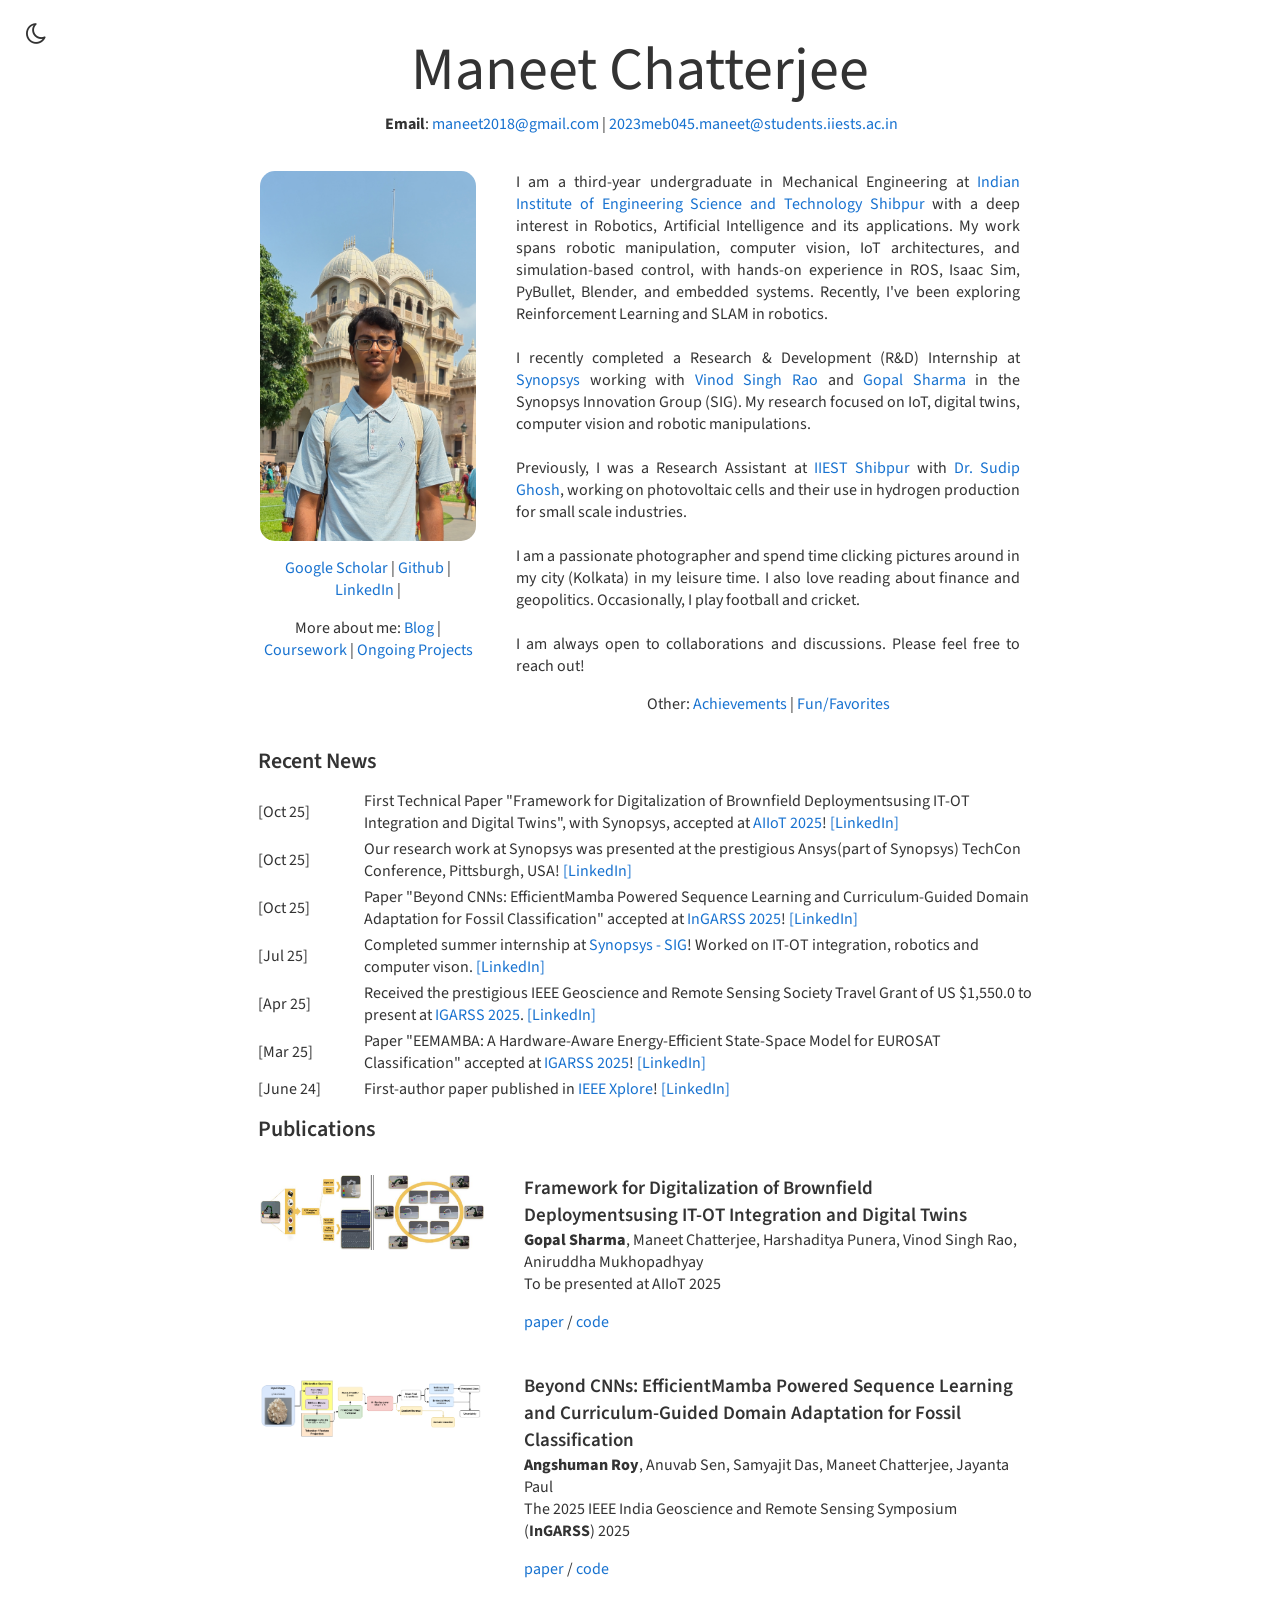
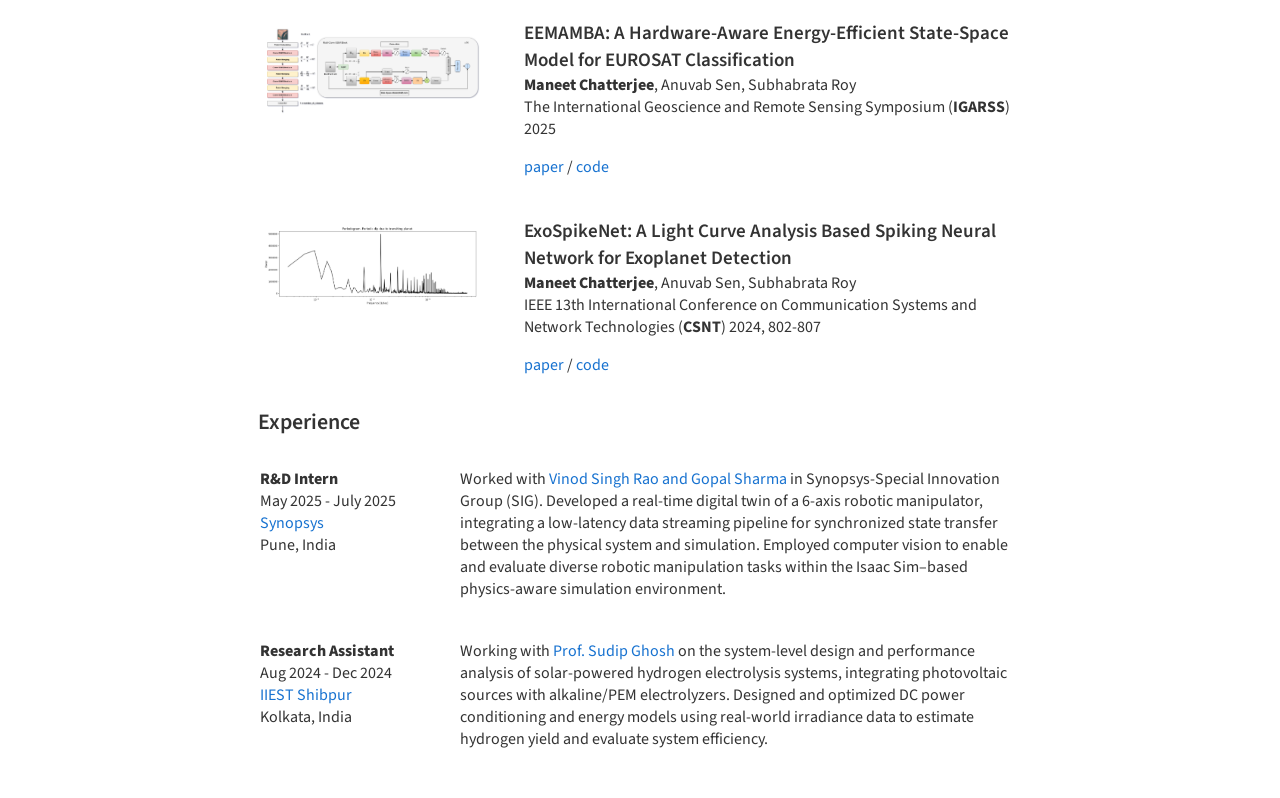
==== index.html @ a4663603 "Update index.html" ====
<!DOCTYPE HTML PUBLIC "-//W3C//DTD HTML 4.01 Transitional//EN">
<html>

<head>
  <meta name="generator" content="HTML Tidy for Linux/x86 (vers 11 February 2007), see www.w3.org">
  <style type="text/css">
  /* Design Credits: Arnav Jain, Nilesh Gupta, Aditya Kusupati, Jon Barron, Deepak Pathak and Saurabh Gupta*/
  
  /* Dark mode toggle button */
  .theme-toggle {
    position: fixed;
    top: 20px;
    left: 20px;
    z-index: 1000;
    background: none;
    border: none;
    font-size: 24px;
    cursor: pointer;
    color: #333;
    transition: color 0.2s ease;
  }
  
  .theme-toggle:hover {
    color: #1772d0;
  }
  
  /* Light mode (default) */
  :root {
    --bg-color: #ffffff;
    --text-color: #333333;
    --link-color: #1772d0;
    --link-hover-color: #f5b461;
    --border-color: #e0e0e0;
  }
  
  /* Dark mode */
  [data-theme="dark"] {
    --bg-color: #1a1a1a;
    --text-color: #e0e0e0;
    --link-color: #4a9eff;
    --link-hover-color: #ffb366;
    --border-color: #404040;
  }
  
  body {
    background-color: var(--bg-color);
    color: var(--text-color);
    transition: background-color 0.2s ease, color 0.2s ease;
  }
  
  a {
    color: var(--link-color);
    text-decoration: none;
    transition: color 0.2s ease;
  }
  
  a:focus, a:hover {
    color: var(--link-hover-color);
    text-decoration: none;
  }
  
  body,td,th {
     font-family: 'Source Sans Pro', Arial, sans-serif;
     font-size: 16px;
     font-weight: 400;
     color: var(--text-color);
  }
  
  heading {
     font-family: 'Source Sans Pro', Arial, sans-serif;
     font-size: 19px;
     font-weight: 600;
     color: var(--text-color);
  }
  
  strong {
     font-family: 'Source Sans Pro', Arial, sans-serif;
     font-size: 16px;
     font-weight: 800;
     color: var(--text-color);
  }
  
  strongred {
     font-family: 'Source Sans Pro', Arial, sans-serif;
     color: 'red' ;
     font-size: 16px
  }
  
  sectionheading {
     font-family: 'Source Sans Pro', Arial, sans-serif;
     font-size: 22px;
     font-weight: 600;
     color: var(--text-color);
  }
  
  pageheading {
     font-family: 'Source Sans Pro', Arial, sans-serif;
     font-size: 60px;
     font-weight: 400;
     color: var(--text-color);
  }
  
  table {
    background-color: var(--bg-color);
  }
  
  td {
    background-color: var(--bg-color);
    color: var(--text-color);
  }
  </style>
  <!-- <link rel="icon" type="image/png" href="images/W.png"> -->
  <script type="text/javascript" src="js/hidebib.js"></script>
  <!-- <script type="text/javascript" id="clustrmaps" src="https://clustrmaps.com/map_v2.js?d=871dF8aWgRZTPcreDIgsgSm9bKNiARUklmoWvqiRVbs"></script> -->

  <title>Maneet Chatterjee</title>
  <link rel = "icon" href = "" type = "image/x-icon">
  <meta name="Maneet Chatterjee" http-equiv="Content-Type" content="Maneet Chatterjee">
  <!-- link href='https://fonts.googleapis.com/css?family=Titillium+Web:400,600,400italic,600italic,300,300italic' rel='stylesheet' type='text/css'> -->
  <link href="https://fonts.googleapis.com/css2?family=Source+Sans+Pro:wght@200;300;400;600;700&display=swap" rel="stylesheet">
  <link href="https://fonts.googleapis.com/css2?family=PT+Sans:ital,wght@0,400;0,700;1,400;1,700&display=swap" rel="stylesheet">
  <link rel="stylesheet" href="https://cdnjs.cloudflare.com/ajax/libs/font-awesome/4.7.0/css/font-awesome.min.css">
  <script type="text/javascript" src="js/toggle.js"></script>
  <!-- Start : Google Analytics Code -->
  <!-- <script>
  (function(i,s,o,g,r,a,m){i['GoogleAnalyticsObject']=r;i[r]=i[r]||function(){
  (i[r].q=i[r].q||[]).push(arguments)},i[r].l=1*new Date();a=s.createElement(o),
  m=s.getElementsByTagName(o)[0];a.async=1;a.src=g;m.parentNode.insertBefore(a,m)
  })(window,document,'script','https://www.google-analytics.com/analytics.js','ga');

  ga('create', 'UA-90394621-1', 'auto');
  ga('send', 'pageview');

  </script> -->
  <!-- End : Google Analytics Code -->
  <!-- Scramble Script by Jeff Donahue -->
  <script src="js/scramble.js"></script>
</head>

<body>
  <!-- Dark mode toggle button -->
  <button class="theme-toggle" onclick="toggleTheme()" title="Toggle dark mode">
    <i class="fa fa-moon-o" id="theme-icon"></i>
  </button>
<table width="840" border="0" align="center" border="0" cellspacing="0" cellpadding="20">
<tr><td>

<table width="100%" align="center" border="0" cellspacing="0" cellpadding="20">
	<p align="left">
		<center><pageheading>Maneet Chatterjee</pageheading><br>
		<b>&nbsp;Email</b>: <a href="mailto:maneet2018@gmail.com">maneet2018@gmail.com</a> | <a href="mailto:2023meb045.maneet@students.iiests.ac.in">2023meb045.maneet@students.iiests.ac.in</a></center>
	</p>

	<tr>
		<td width="32%" valign="top"><a href="#Bio">
			<img src="Images/maneet_profile.jpg" width="100%" style="border-radius:15px"></a>
			<p align=center>
				<a href="https://scholar.google.com/citations?user=Z3N1lSMAAAAJ&hl=en" target="_blank">Google Scholar</a> | 
        <a href="https://github.com/maneet2004" target="_blank">Github</a> |
        <a href="https://www.linkedin.com/in/maneet-chatterjee-778441190/" target="_blank"> LinkedIn </a> |
        <!-- <br><br>
        <a href="https://topmate.io/vansh_ramani" target="_blank"> Connect 1:1 with me!</a> -->
      </p>
      <p align=center>
        More about me: 
        <a href="content/blogs.html" target="_blank"> Blog </a> |
        <a href="content/coursework.html" target="_blank"> Coursework </a> |
        <a href="content/projects.html" target="_blank"> Ongoing Projects</a>
      </p>
		</td>

		<td width="68%" valign="top" align="justify" id="Bio">
			I am a third-year undergraduate in Mechanical Engineering at <a href="https://www.iiests.ac.in/" target="_blank">Indian Institute of Engineering Science and Technology Shibpur</a> 
      with a deep interest in Robotics, Artificial Intelligence and its applications. My work spans robotic manipulation, computer vision, IoT architectures, and simulation-based control, with hands-on 
      experience in ROS, Isaac Sim, PyBullet, Blender, and embedded systems. Recently, I've been exploring Reinforcement Learning and SLAM in robotics. 
      
      <br><br>
      I recently completed a Research & Development (R&D) Internship at <a href="https://www.synopsys.com/" target="_blank">Synopsys</a> 
      working with <a href="https://www.linkedin.com/in/vinod-singh-rao-b267a928/" target="_blank">Vinod Singh Rao</a> and <a href="https://www.linkedin.com/in/gopal-sharma-3373a1172/" target="_blank">Gopal Sharma</a> in the 
      Synopsys Innovation Group (SIG)</a>. My research focused on IoT, digital twins, computer vision and robotic manipulations.
      
      <br><br>
      Previously, I was a Research Assistant at <a href="https://www.iiests.ac.in/" target="_blank">IIEST Shibpur</a> with 
      <a href="https://www.iiests.ac.in/IIEST/Faculty/mech-ghoshsudip" target="_blank">Dr. Sudip Ghosh</a>, working on photovoltaic cells and their use in hydrogen production for small scale industries.
     
      <br><br>
      I am a passionate photographer and spend time clicking pictures around in my city (Kolkata) in my leisure time. I also love reading about finance and geopolitics. Occasionally, I play football and cricket.

      <br><br>
      I am always open to collaborations and discussions. Please feel free to reach out!

      <p align=center>
        Other:
        <a href="content/achievements.html" target="_blank"> Achievements </a> |
        <a href="content/fun.html" target="_blank"> Fun/Favorites</a>
			</p>
		</td>
	</tr>
</table>

<table width="100%" align="center" border="0" cellspacing="0" cellpadding="10">
	<tr><td id="Publications"> <sectionheading>&nbsp;&nbsp;Recent News</sectionheading><div style="float: right;"></div></td></tr>
</table>
<table width="100%" align="center">
  <tr>
    <td width="15%">&nbsp;&nbsp;&nbsp;&nbsp; [Oct 25]</td>
    <td width="85%">First Technical Paper "Framework for Digitalization of Brownfield Deploymentsusing IT-OT Integration and Digital Twins", with Synopsys, accepted at <a href="https://aiiot2025.iiests.ac.in/" target="_blank">AIIoT 2025</a>! <a href="https://www.linkedin.com/in/maneet-chatterjee-778441190/recent-activity/all/" target="_blank">[LinkedIn]</a></td>
  </tr>
  <tr>
    <td width="15%">&nbsp;&nbsp;&nbsp;&nbsp; [Oct 25]</td>
    <td width="85%">Our research work at Synopsys was presented at the prestigious Ansys(part of Synopsys) TechCon Conference, Pittsburgh, USA! <a href="https://www.linkedin.com/posts/prith-banerjee_ansys-synopsys-techcon-activity-7387230602963480576-RNIm?utm_source=social_share_send&utm_medium=member_desktop_web&rcm=ACoAACzqPwwBNLSoRwcjjB7wM7ML_4N06j0Ryhs" target="_blank">[LinkedIn]</a></td>
  </tr>
  <tr>
    <td width="15%">&nbsp;&nbsp;&nbsp;&nbsp; [Oct 25]</td>
    <td width="85%">Paper "Beyond CNNs: EfficientMamba Powered Sequence Learning and Curriculum-Guided Domain Adaptation for Fossil Classification" accepted at <a href="https://www.ingarss-2025.in/" target="_blank">InGARSS 2025</a>! <a href="https://www.linkedin.com/in/maneet-chatterjee-778441190/recent-activity/all/" target="_blank">[LinkedIn]</a></td>
  </tr>
  <tr>
    <td width="15%">&nbsp;&nbsp;&nbsp;&nbsp; [Jul 25]</td>
    <td width="85%">Completed summer internship at <a href="https://www.synopsys.com/" target="_blank">Synopsys - SIG</a>! Worked on IT-OT integration, robotics and computer vison. <a href="https://www.linkedin.com/in/maneet-chatterjee-778441190/recent-activity/all/" target="_blank">[LinkedIn]</a></td>
  </tr>
  <tr>
    <td width="15%">&nbsp;&nbsp;&nbsp;&nbsp; [Apr 25]</td>
    <td width="85%">Received the prestigious IEEE Geoscience and Remote Sensing Society Travel Grant of US $1,550.0 to present at <a href="https://2025.ieeeigarss.org/" target="_blank">IGARSS 2025</a>. <a href="https://www.linkedin.com/in/maneet-chatterjee-778441190/recent-activity/all/" target="_blank">[LinkedIn]</a></td>
  </tr>
  <tr>
    <td width="15%">&nbsp;&nbsp;&nbsp;&nbsp; [Mar 25]</td>
    <td width="85%">Paper "EEMAMBA: A Hardware-Aware Energy-Efficient State-Space Model for EUROSAT Classification" accepted at <a href="https://2025.ieeeigarss.org/" target="_blank">IGARSS 2025</a>! <a href="https://www.linkedin.com/in/maneet-chatterjee-778441190/recent-activity/all/" target="_blank">[LinkedIn]</a></td>
  </tr>
  <tr>
    <td width="15%">&nbsp;&nbsp;&nbsp;&nbsp; [June 24]</td>
    <td width="85%">First-author paper published in <a href="https://ieeexplore.ieee.org/abstract/document/10545663" target="_blank">IEEE Xplore</a>! <a href="https://www.linkedin.com/in/maneet-chatterjee-778441190/recent-activity/all/" target="_blank">[LinkedIn]</a></td>
  </tr>
</table>




<table width="100%" align="center" border="0" cellspacing="0" cellpadding="10">
	<tr><td id="Publications"> <sectionheading>&nbsp;&nbsp;Publications</sectionheading><div style="float: right;"></div></td></tr>
</table>

<table width="100%" align="center" border="0" cellspacing="0" cellpadding="20">
  <tr>
		<td width="33%" valign="top" align="center"><a href="https://arxiv.org/" target="_blank"><img src="Images/Digitaltwin.png" alt="DigitalTwin" width="100%" style="border-radius:1px"></a></td>
		<td width="67%" valign="top">
			<p>
        <a href="https://arxiv.org/" target="_blank" id="digitaltwiniot">
          <heading>Framework for Digitalization of Brownfield Deploymentsusing IT-OT Integration and Digital Twins</heading></a><br>
				  <strong>Gopal Sharma</strong>, Maneet Chatterjee, Harshaditya Punera, Vinod Singh Rao, Aniruddha Mukhopadhyay<br>
          To be presented at AIIoT 2025 <b></b><br>
			</p>
			<div class="paper" id="digitaltwiniot">
				<a href="https://arxiv.org/" target="_blank">paper</a> 
        / <a href="https://github.com/" target="_blank">code</a>
				<br>
	    </div>
    </td>
  </tr>
  
  <tr>
		<td width="33%" valign="top" align="center"><a href="#" target="_self"><img src="Images/efficientmamba.png" alt="efficientmamba" width="100%" style="border-radius:1px"></a></td>
		<td width="67%" valign="top">
			<p>
        <a href="#" id="efficientmamba25">
          <heading>Beyond CNNs: EfficientMamba Powered Sequence Learning and Curriculum-Guided Domain Adaptation for Fossil Classification</heading></a><br>
				<strong>Angshuman Roy</strong>, Anuvab Sen, Samyajit Das, Maneet Chatterjee, Jayanta Paul<br>
          The 2025 IEEE India Geoscience and Remote Sensing Symposium (<b>InGARSS</b>) 2025<br>
			</p>
			<div class="paper" id="efficientmamba25">
				<a href="https://anonymous.4open.science" target="_blank">paper</a> 
        / <a href="https://anonymous.4open.science" target="_blank">code</a>
				<br>
	    </div>
    </td>
  </tr>
  
  <tr>
		<td width="33%" valign="top" align="center"><a href="" target="_self"><img src="Images/eemamba.png" alt="EEMAMBA" width="100%" style="border-radius:1px"></a></td>
		<td width="67%" valign="top">
			<p>
        <a href="" target="_blank" id="EEMAMBA">
	          <heading>EEMAMBA: A Hardware-Aware Energy-Efficient State-Space Model for EUROSAT Classification</heading></a><br>
				  <strong>Maneet Chatterjee</strong>, Anuvab Sen, Subhabrata Roy<br>
          The International Geoscience and Remote Sensing Symposium (<b>IGARSS</b>) 2025<br>
			</p>
			<div class="paper" id="EEMAMBA">
				<a href="" target="_blank">paper</a> 
        / <a href="https://github.com/maneet2004/EEMAMBA" target="_blank">code</a>
				<br>
	    </div>
    </td>
  </tr>

  <tr>
		<td width="33%" valign="top" align="center"><a href="" target="_self"><img src="Images/snnexo.png" alt="SNN" width="100%" style="border-radius:1px"></a></td>
		<td width="67%" valign="top">
			<p>
        <a href="https://ieeexplore.ieee.org/abstract/document/10545663" target="_blank" id="Exospikenet">
          <heading>ExoSpikeNet: A Light Curve Analysis Based Spiking Neural Network for Exoplanet Detection</heading></a><br>
				  <strong>Maneet Chatterjee</strong>, Anuvab Sen, Subhabrata Roy<br>
          IEEE 13th International Conference on Communication Systems and Network Technologies (<b>CSNT</b>) 2024, 802-807<br>
			</p>
			<div class="paper" id="Exospikenet">
				<a href="https://ieeexplore.ieee.org/abstract/document/10545663" target="_blank">paper</a> 
        / <a href="https://github.com/maneet2004/Exoplanet-Classification-using-Spiking-Neural-Networks" target="_blank">code</a>
				<br>
	    </div>
    </td>
  </tr>

</table>

<table width="100%" align="center" border="0" cellspacing="0" cellpadding="10">
	<tr><td id="Experience"> <sectionheading>&nbsp;&nbsp;Experience</sectionheading><div style="float: right;"></div></td></tr>
</table>

<table width="100%" align="center" border="0" cellspacing="0" cellpadding="20">
  <tr>
		<td width="25%" valign="top">
      <strong>R&D Intern</strong><br>
      May 2025 - July 2025<br>
      <a href="https://www.ku.dk/english/" target="_blank">Synopsys</a><br>
      Pune, India
    </td>
		<td width="75%" valign="top">
      Worked with <a href="https://www.linkedin.com/in/vinod-singh-rao-b267a928/" target="_blank">Vinod Singh Rao and <a href="https://www.linkedin.com/in/gopal-sharma-3373a1172/" target="_blank">Gopal Sharma</a> in Synopsys-Special Innovation Group (SIG).
      Developed a real-time digital twin of a 6-axis robotic manipulator, integrating a low-latency data streaming pipeline for synchronized state transfer between the physical system and simulation. Employed computer vision to enable and evaluate diverse robotic manipulation tasks within the Isaac Sim–based physics-aware simulation environment.
    </td>
  </tr>

  <tr>
		<td width="25%" valign="top">
      <strong>Research Assistant</strong><br>
      Aug 2024 - Dec 2024<br>
      <a href="https://www.iiests.ac.in//" target="_blank">IIEST Shibpur</a><br>
      Kolkata, India
    </td>
		<td width="75%" valign="top">
      Working with <a href="https://www.iiests.ac.in/IIEST/Faculty/mech-ghoshsudip" target="_blank">Prof. Sudip Ghosh</a> on the system-level design and performance analysis of solar-powered hydrogen electrolysis systems, integrating photovoltaic sources with alkaline/PEM electrolyzers.
      Designed and optimized DC power conditioning and energy models using real-world irradiance data to estimate hydrogen yield and evaluate system efficiency. 
    </td>
  </tr>


</td></tr>
</table>

  <!-- Dark mode JavaScript -->
  <script>
    // Check for saved theme preference or default to light mode
    const currentTheme = localStorage.getItem('theme') || 'light';
    document.documentElement.setAttribute('data-theme', currentTheme);
    updateThemeIcon(currentTheme);
    
    function toggleTheme() {
      const currentTheme = document.documentElement.getAttribute('data-theme');
      const newTheme = currentTheme === 'dark' ? 'light' : 'dark';
      
      document.documentElement.setAttribute('data-theme', newTheme);
      localStorage.setItem('theme', newTheme);
      updateThemeIcon(newTheme);
    }
    
    function updateThemeIcon(theme) {
      const icon = document.getElementById('theme-icon');
      if (theme === 'dark') {
        icon.className = 'fa fa-sun-o';
        icon.title = 'Switch to light mode';
      } else {
        icon.className = 'fa fa-moon-o';
        icon.title = 'Switch to dark mode';
      }
    }
  </script>

</body>

</html>
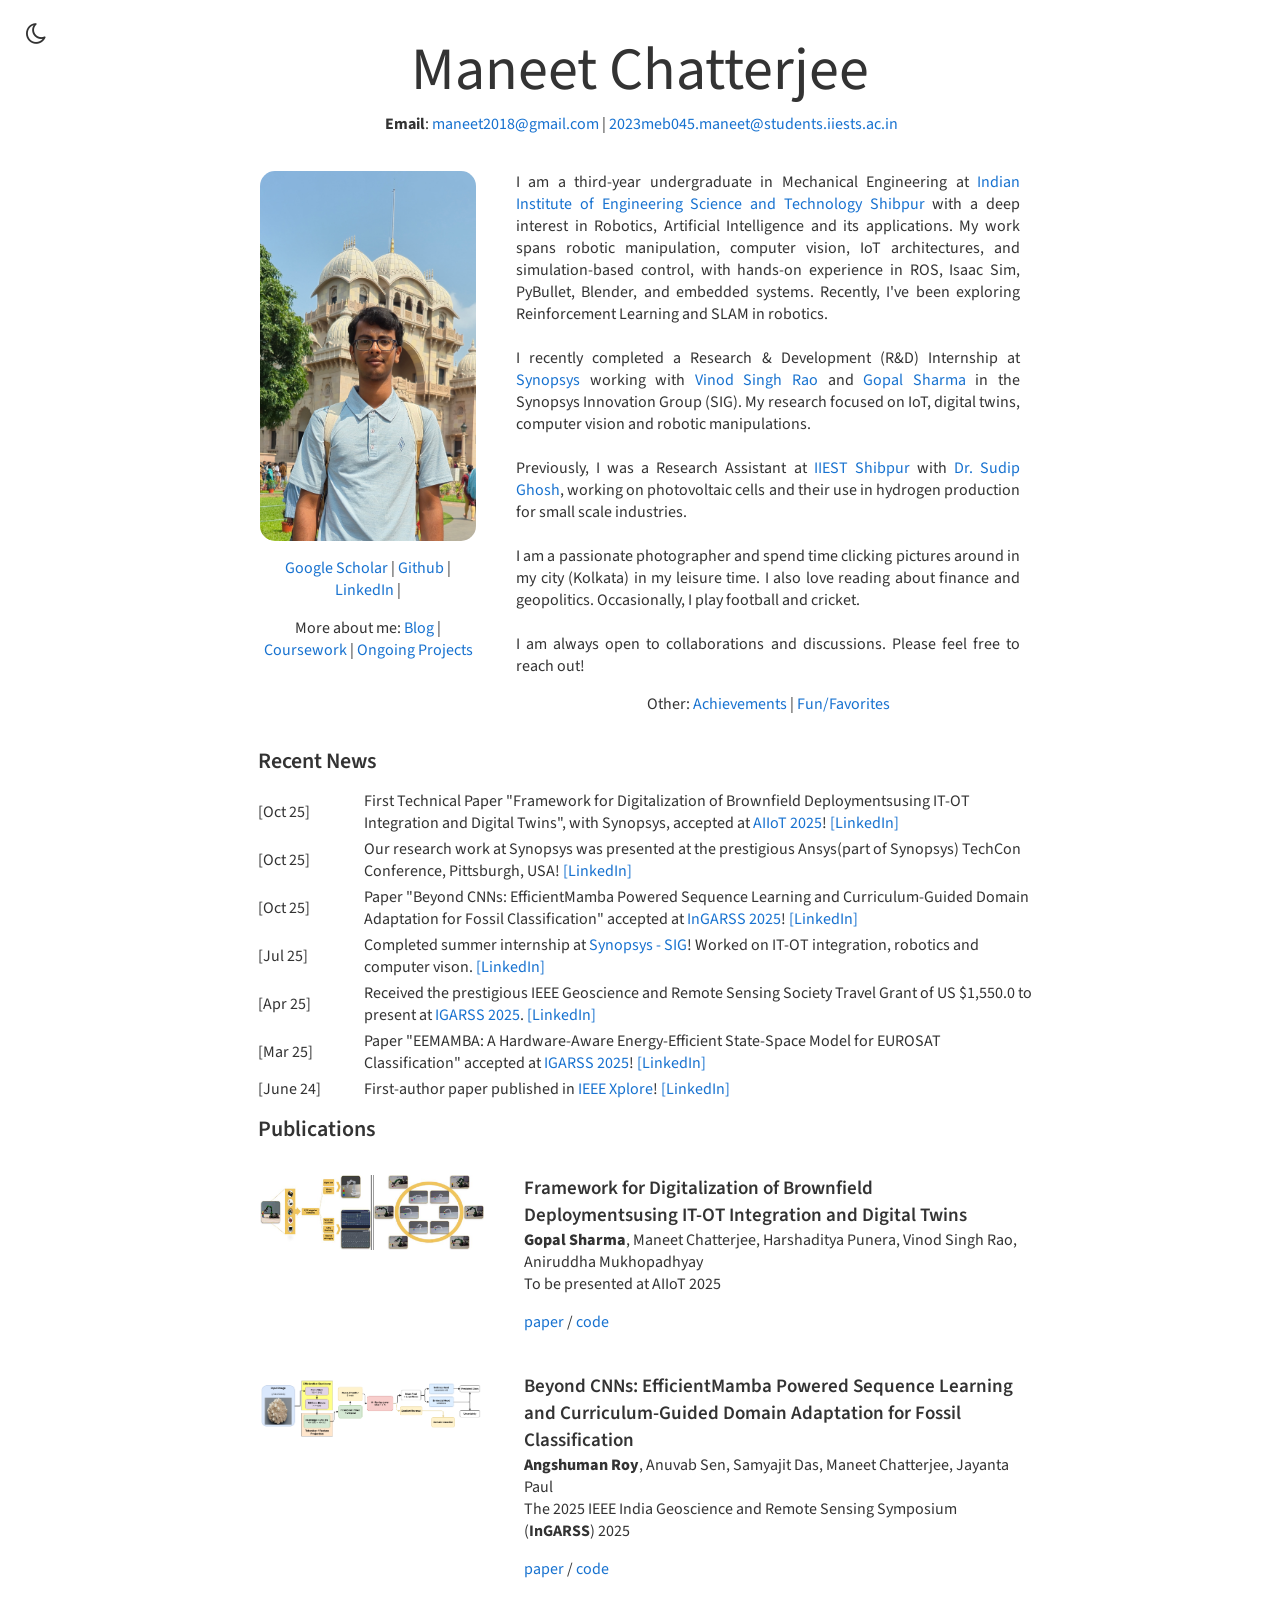
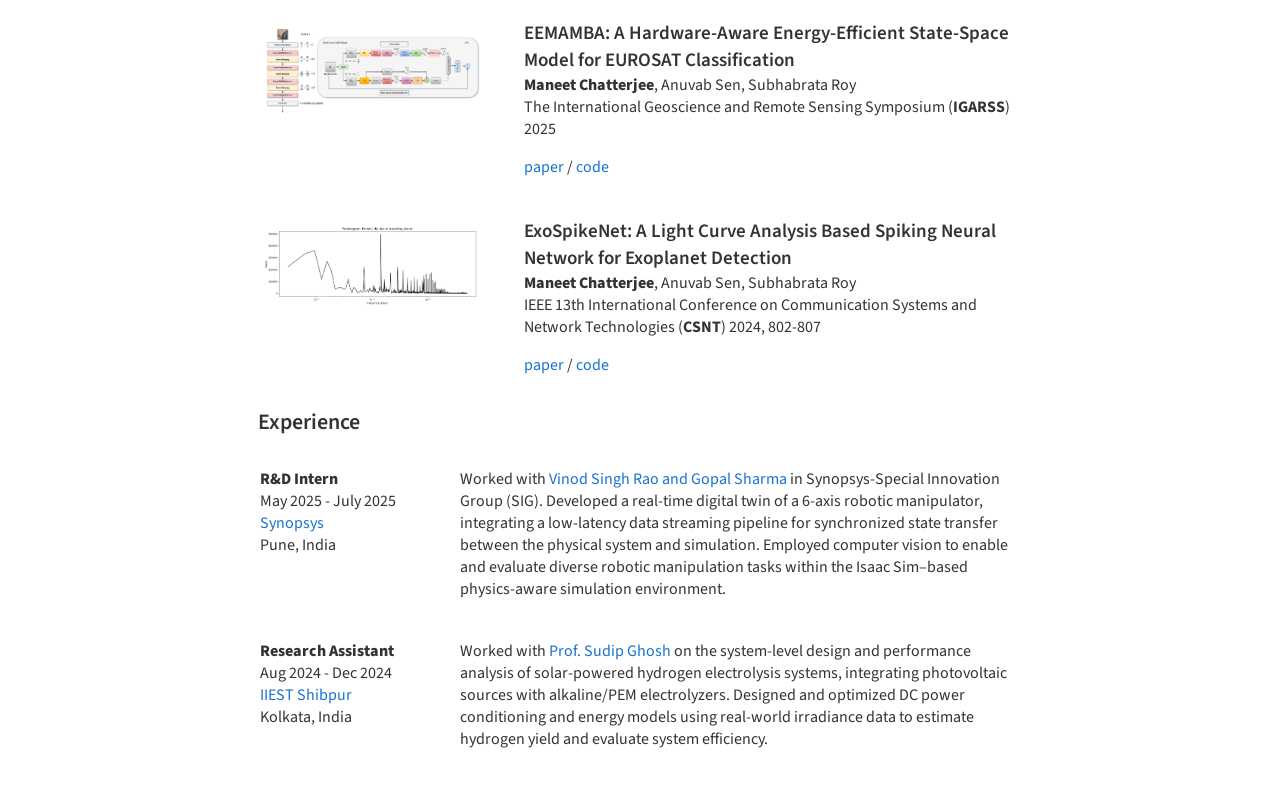
==== commit 78a3825b: "Update index.html" ====
--- a/index.html
+++ b/index.html
@@ -336,7 +336,7 @@
       Kolkata, India
     </td>
 		<td width="75%" valign="top">
-      Working with <a href="https://www.iiests.ac.in/IIEST/Faculty/mech-ghoshsudip" target="_blank">Prof. Sudip Ghosh</a> on the system-level design and performance analysis of solar-powered hydrogen electrolysis systems, integrating photovoltaic sources with alkaline/PEM electrolyzers.
+      Worked with <a href="https://www.iiests.ac.in/IIEST/Faculty/mech-ghoshsudip" target="_blank">Prof. Sudip Ghosh</a> on the system-level design and performance analysis of solar-powered hydrogen electrolysis systems, integrating photovoltaic sources with alkaline/PEM electrolyzers.
       Designed and optimized DC power conditioning and energy models using real-world irradiance data to estimate hydrogen yield and evaluate system efficiency. 
     </td>
   </tr>
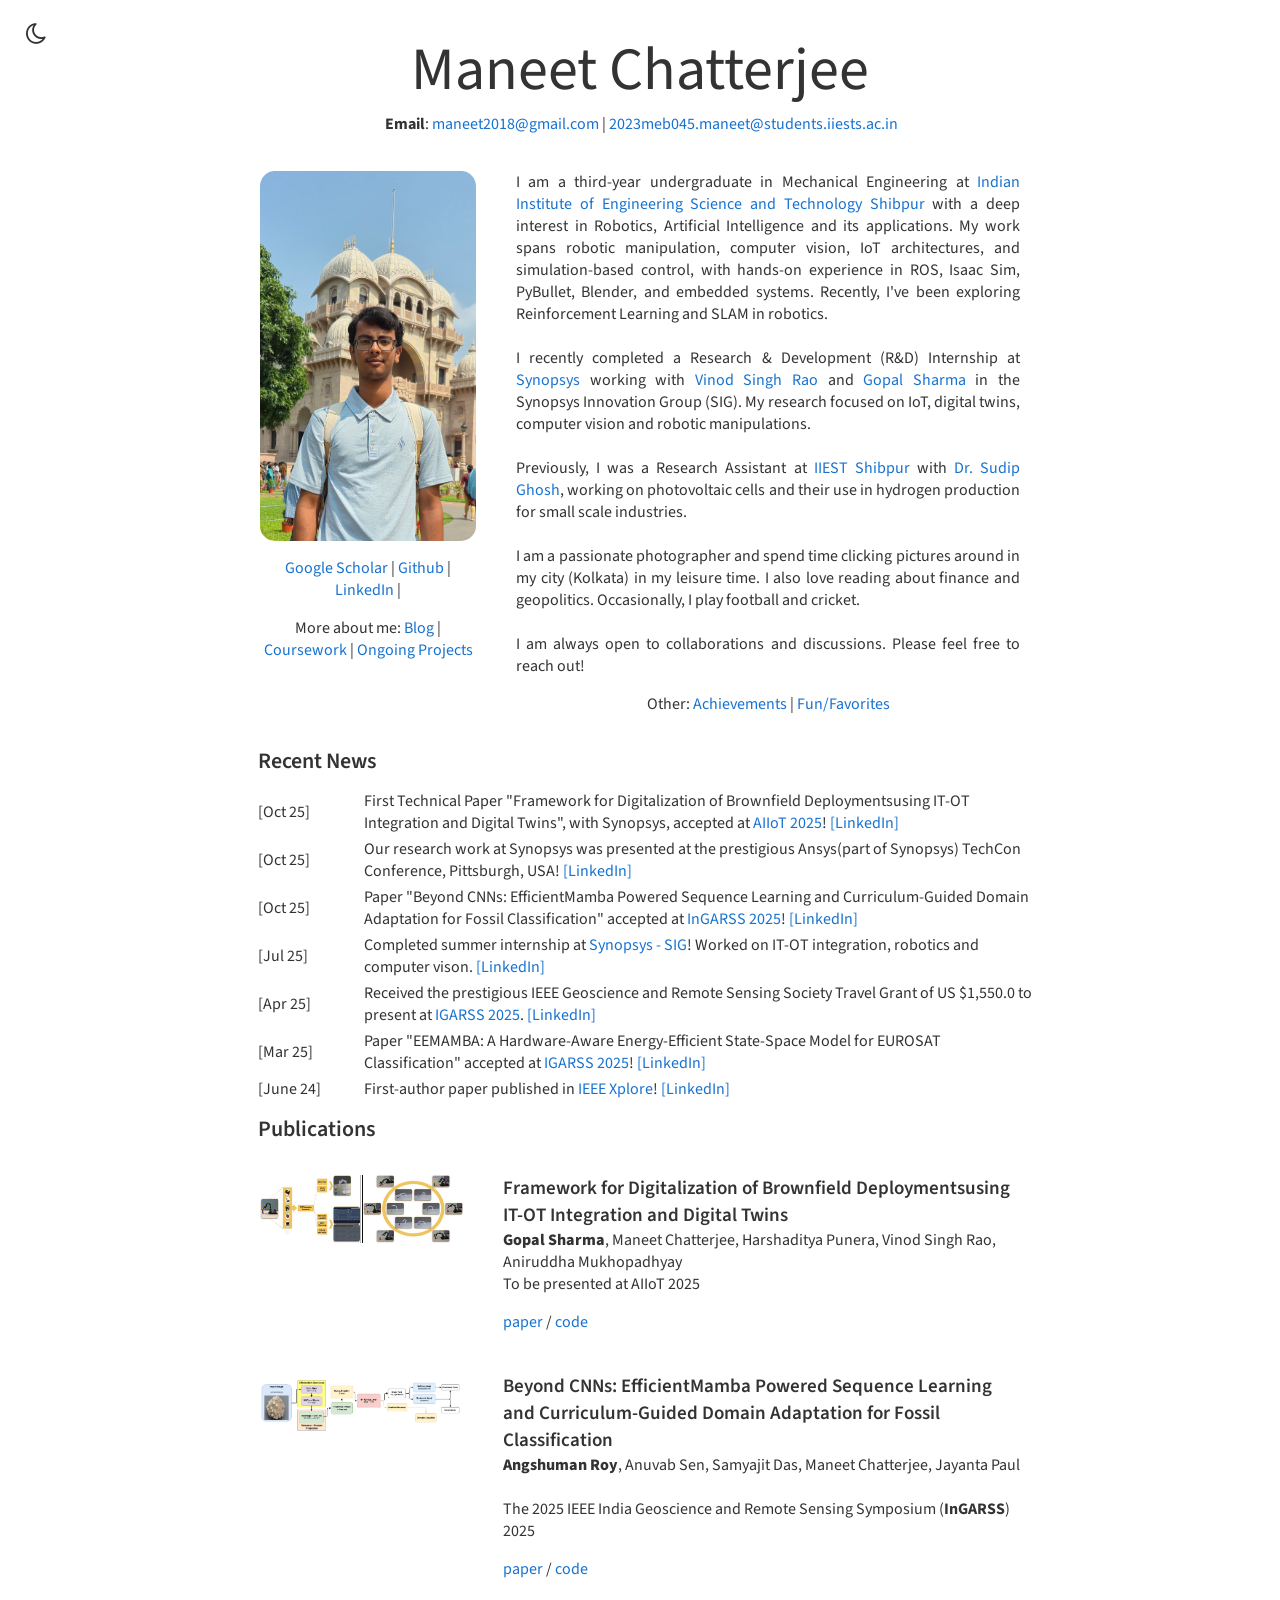
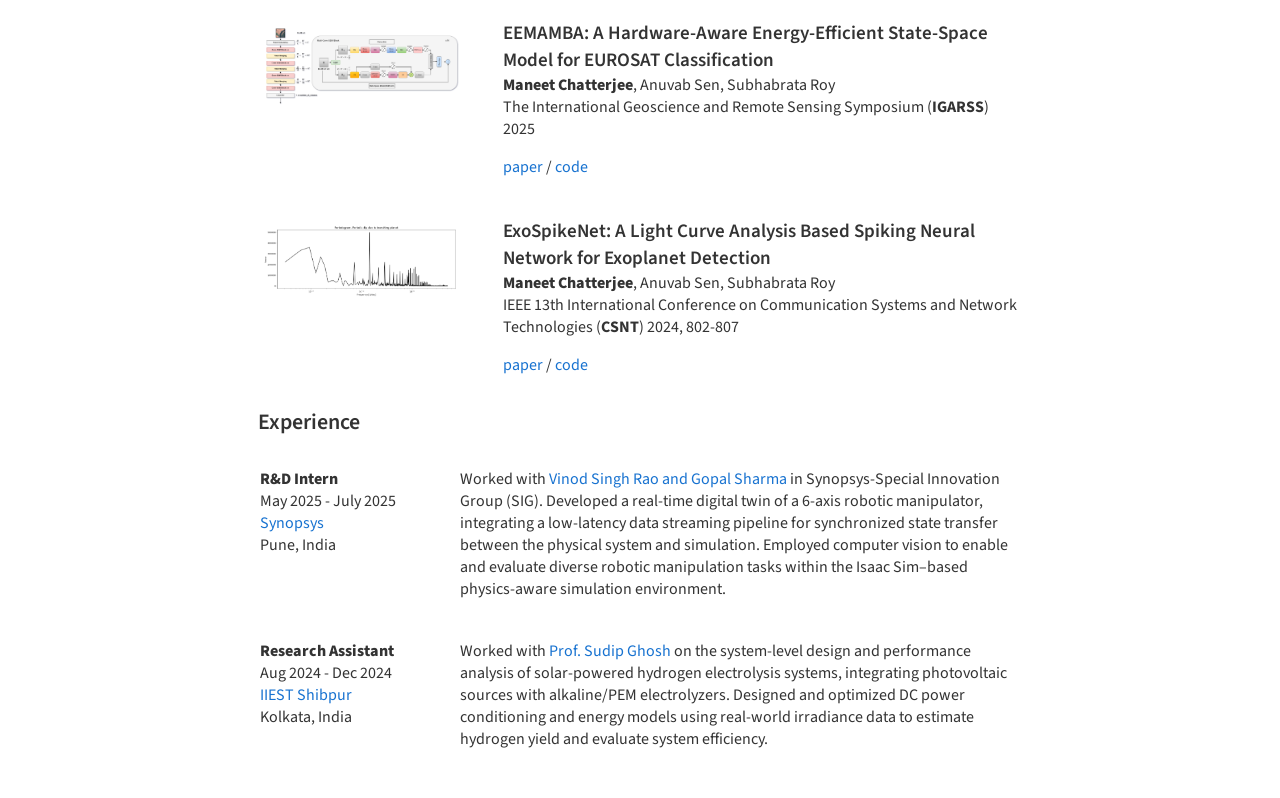
==== commit 8ad96a6e: "Update index.html" ====
--- a/index.html
+++ b/index.html
@@ -263,7 +263,9 @@
 			<p>
         <a href="#" id="efficientmamba25">
           <heading>Beyond CNNs: EfficientMamba Powered Sequence Learning and Curriculum-Guided Domain Adaptation for Fossil Classification</heading></a><br>
-				<strong>Angshuman Roy</strong>, Anuvab Sen, Samyajit Das, Maneet Chatterjee, Jayanta Paul<br>
+				<span style="white-space: nowrap;">
+				 <strong>Angshuman Roy</strong>, Anuvab Sen, Samyajit Das, Maneet Chatterjee, Jayanta Paul<br>
+				</span><br>
           The 2025 IEEE India Geoscience and Remote Sensing Symposium (<b>InGARSS</b>) 2025<br>
 			</p>
 			<div class="paper" id="efficientmamba25">
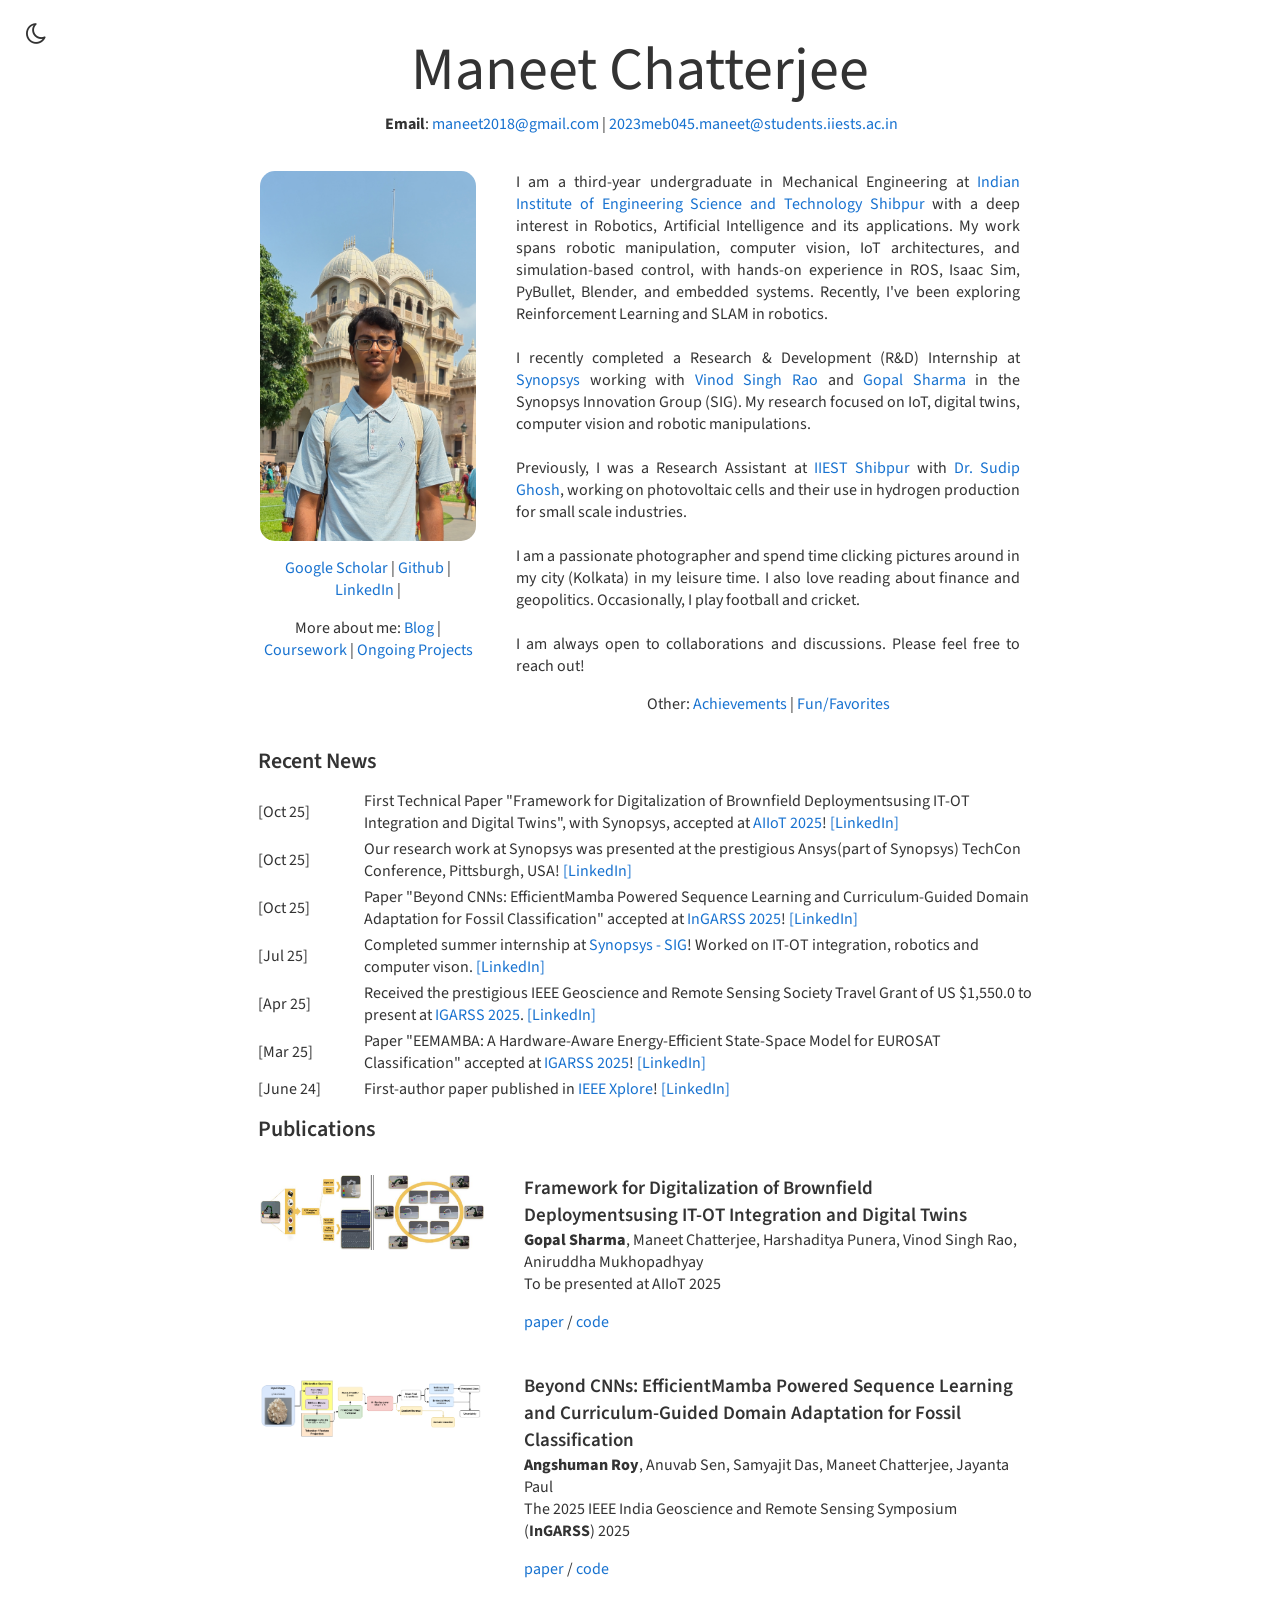
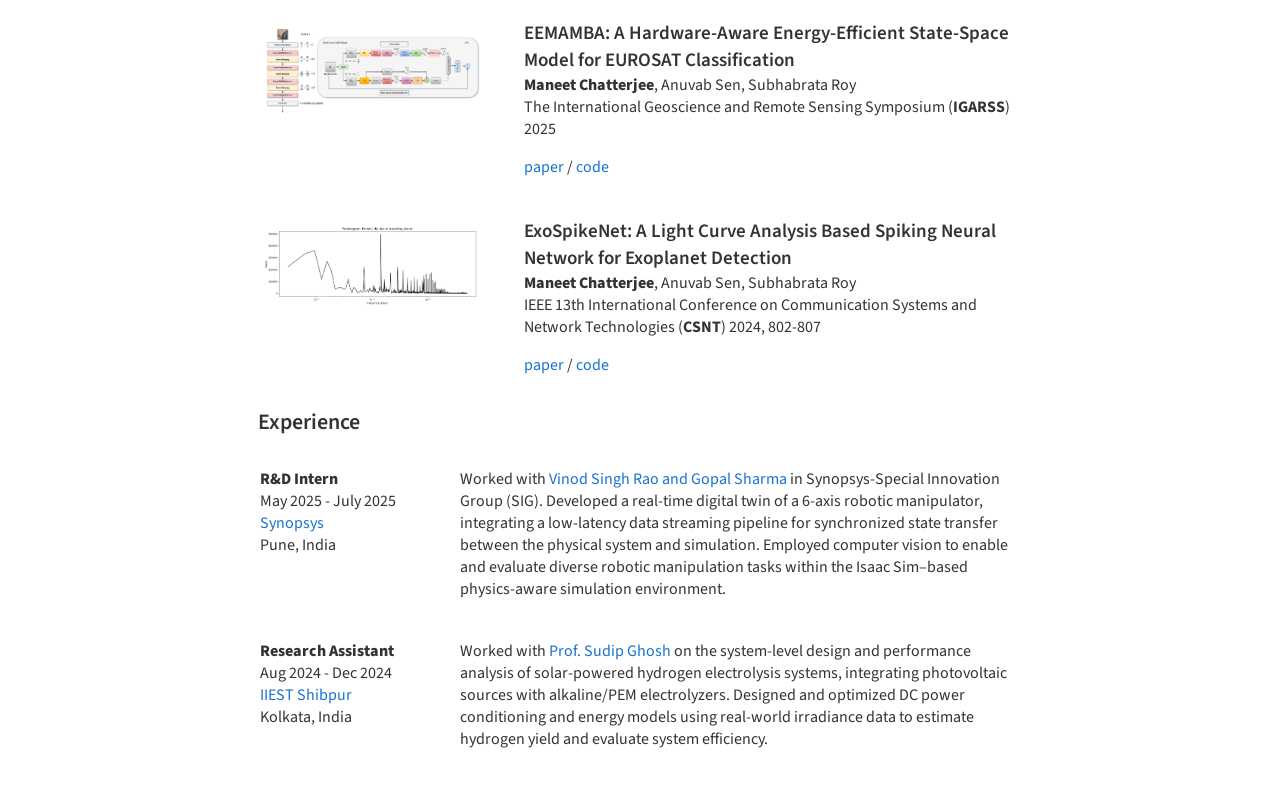
==== commit 715b22f6: "Update index.html" ====
--- a/index.html
+++ b/index.html
@@ -259,13 +259,11 @@
   
   <tr>
 		<td width="33%" valign="top" align="center"><a href="#" target="_self"><img src="Images/efficientmamba.png" alt="efficientmamba" width="100%" style="border-radius:1px"></a></td>
-		<td width="67%" valign="top">
+		<td width="75%" valign="top">
 			<p>
         <a href="#" id="efficientmamba25">
           <heading>Beyond CNNs: EfficientMamba Powered Sequence Learning and Curriculum-Guided Domain Adaptation for Fossil Classification</heading></a><br>
-				<span style="white-space: nowrap;">
 				 <strong>Angshuman Roy</strong>, Anuvab Sen, Samyajit Das, Maneet Chatterjee, Jayanta Paul<br>
-				</span><br>
           The 2025 IEEE India Geoscience and Remote Sensing Symposium (<b>InGARSS</b>) 2025<br>
 			</p>
 			<div class="paper" id="efficientmamba25">
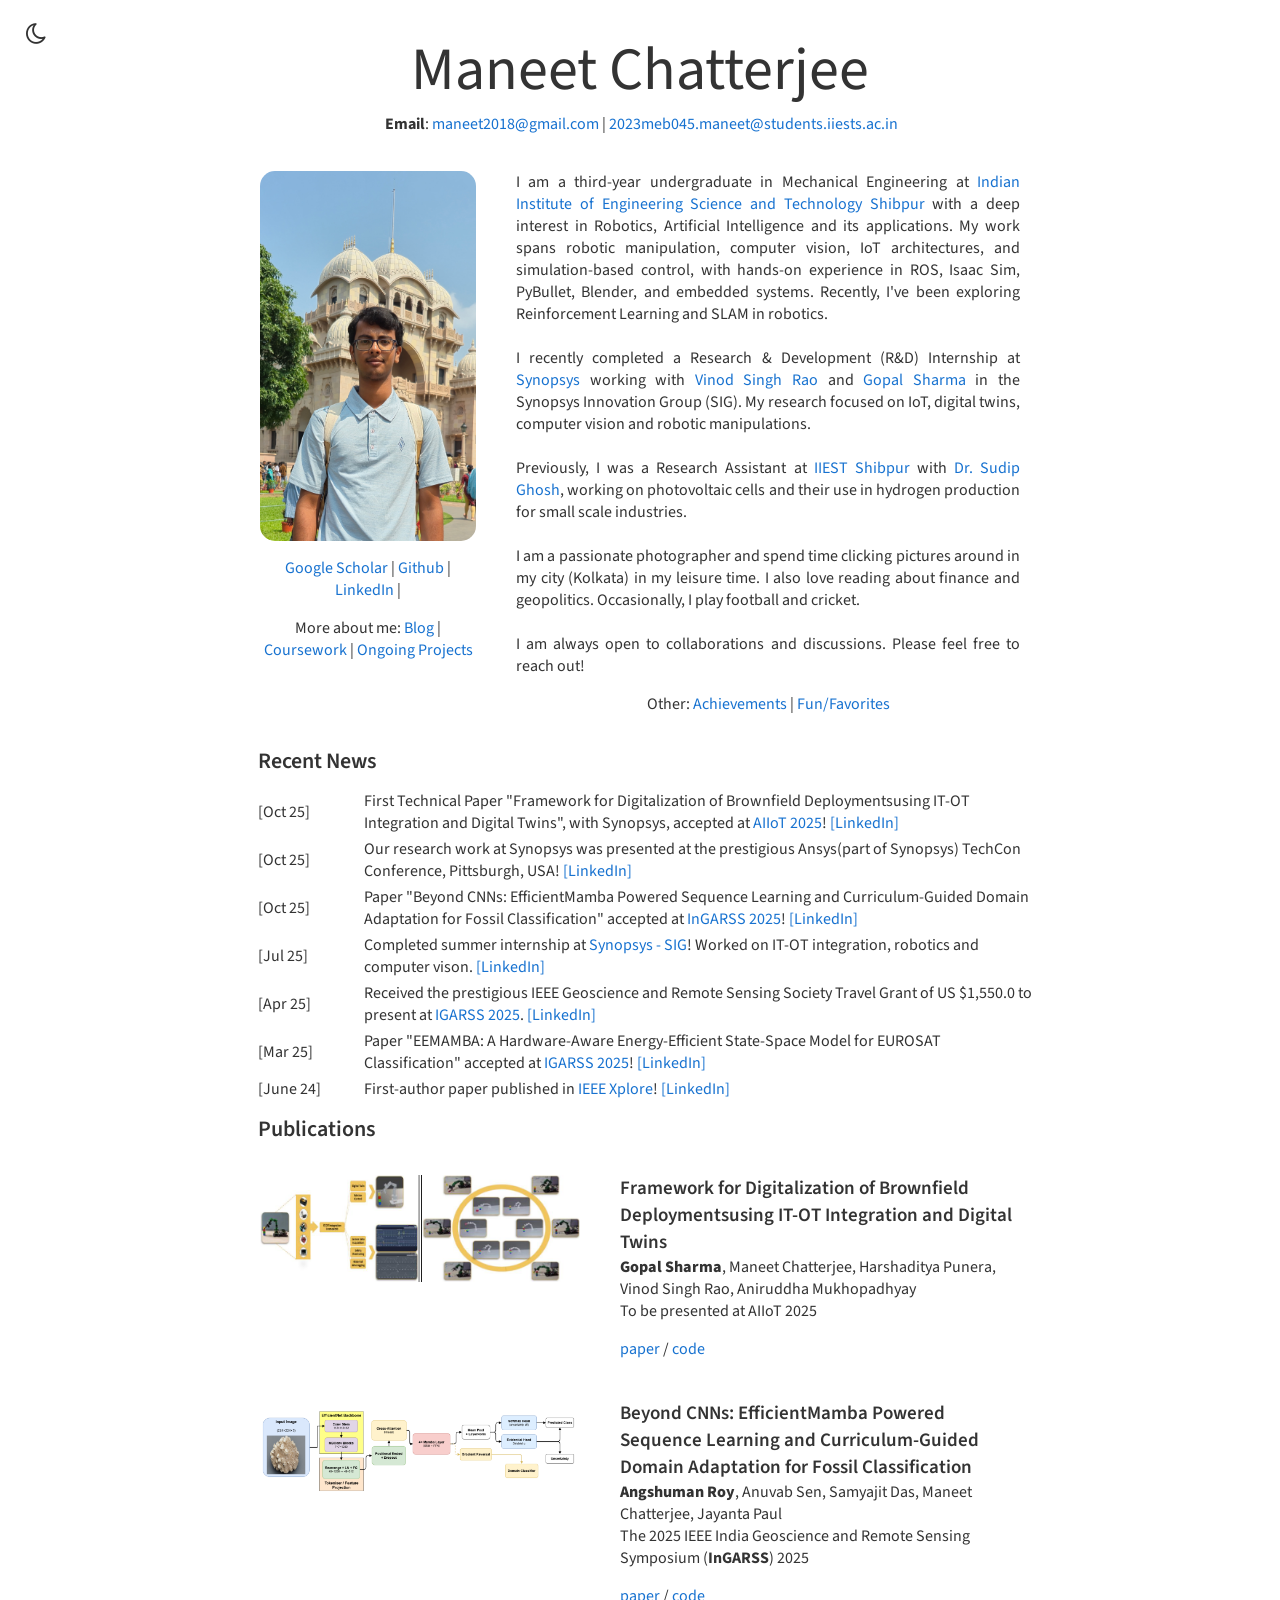
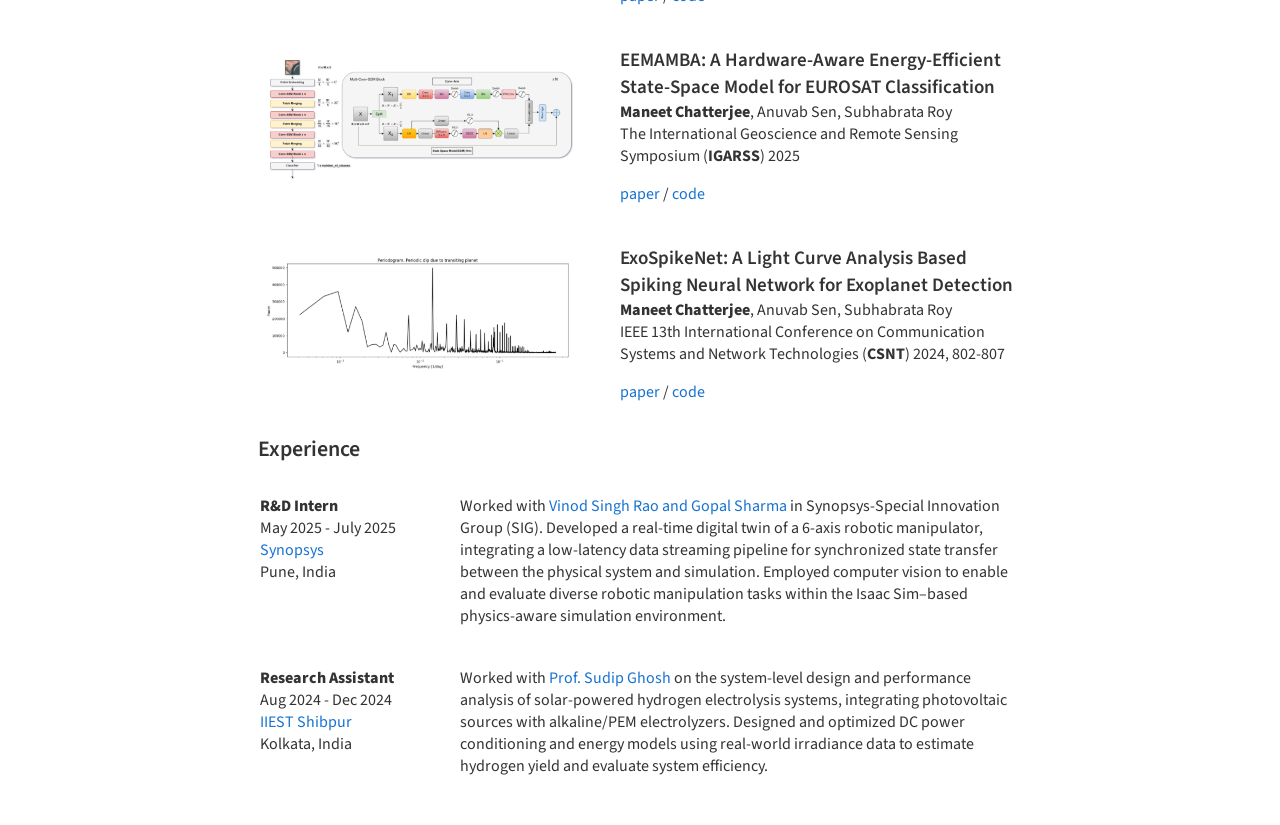
==== commit 3b20662b: "Update index.html" ====
--- a/index.html
+++ b/index.html
@@ -258,8 +258,8 @@
   </tr>
   
   <tr>
-		<td width="33%" valign="top" align="center"><a href="#" target="_self"><img src="Images/efficientmamba.png" alt="efficientmamba" width="100%" style="border-radius:1px"></a></td>
-		<td width="75%" valign="top">
+		<td width="45%" valign="top" align="center"><a href="#" target="_self"><img src="Images/efficientmamba.png" alt="efficientmamba" width="100%" style="border-radius:1px"></a></td>
+		<td width="85%" valign="top">
 			<p>
         <a href="#" id="efficientmamba25">
           <heading>Beyond CNNs: EfficientMamba Powered Sequence Learning and Curriculum-Guided Domain Adaptation for Fossil Classification</heading></a><br>
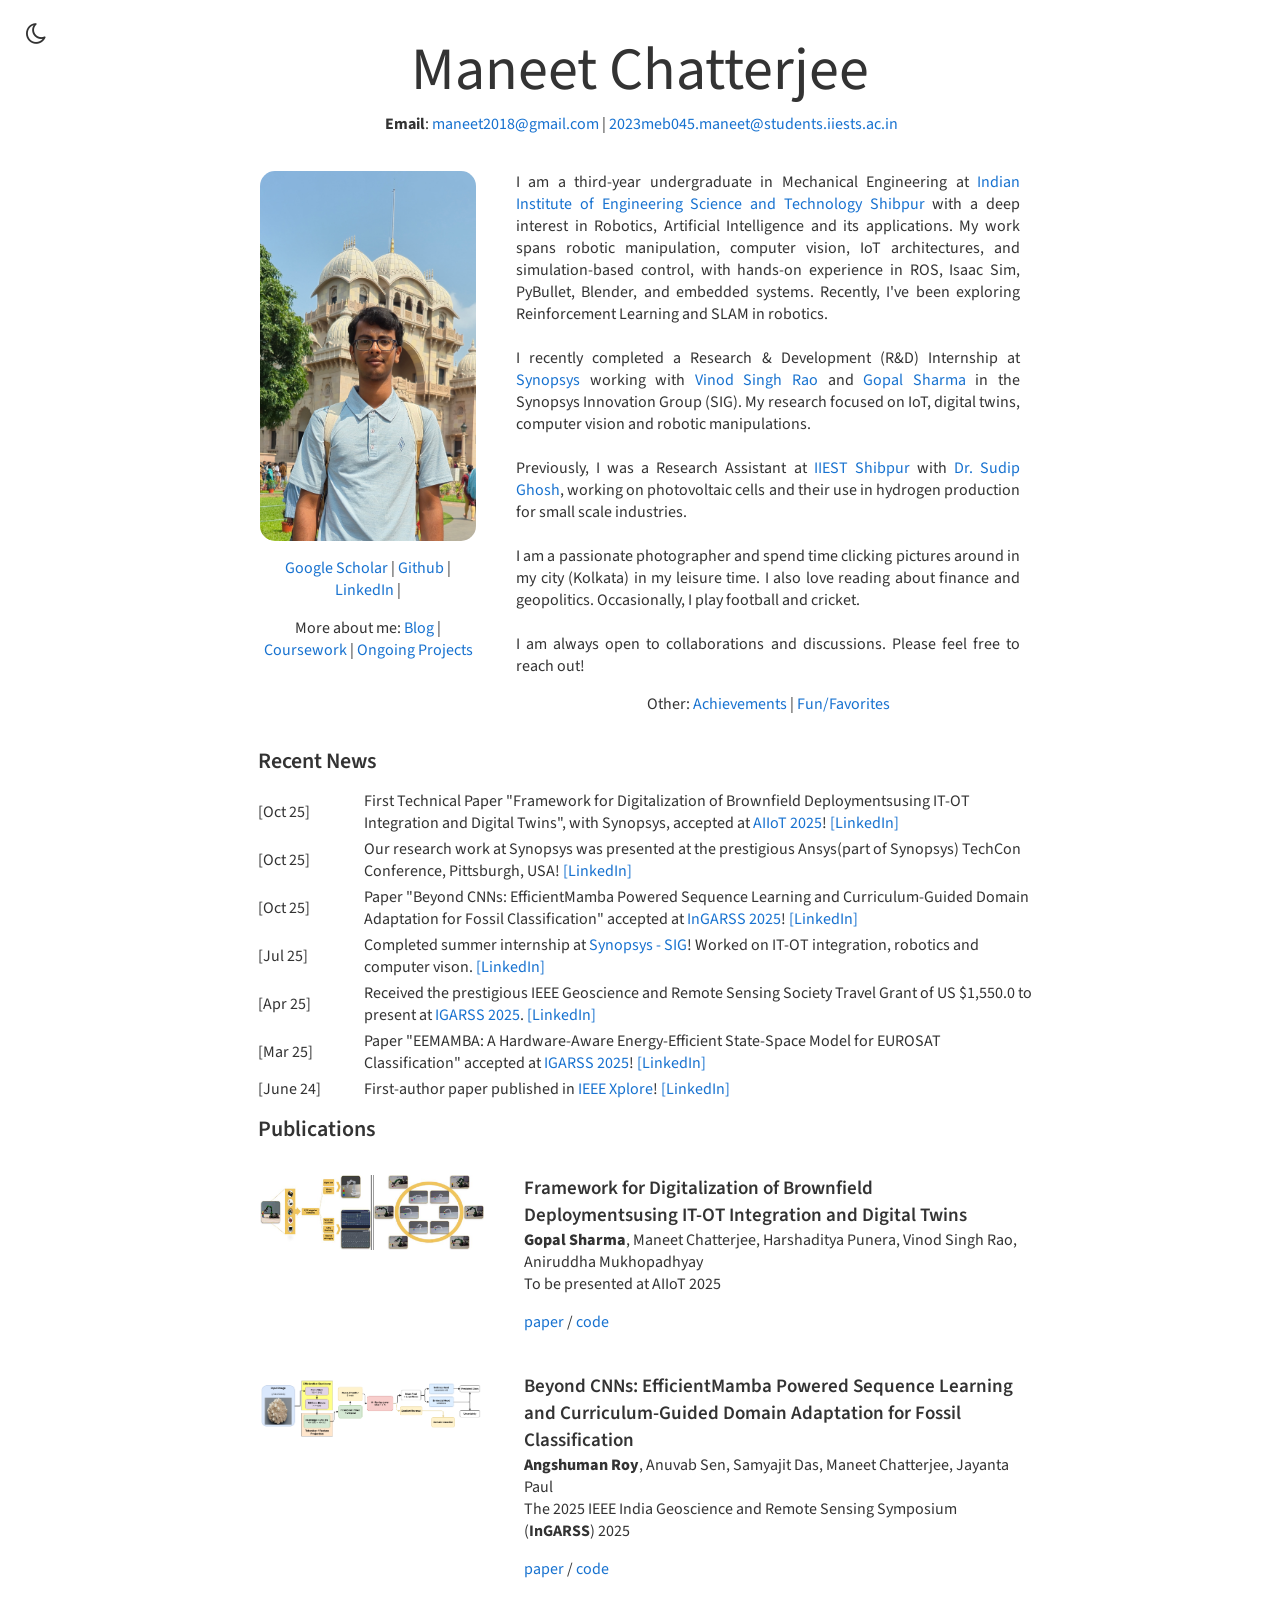
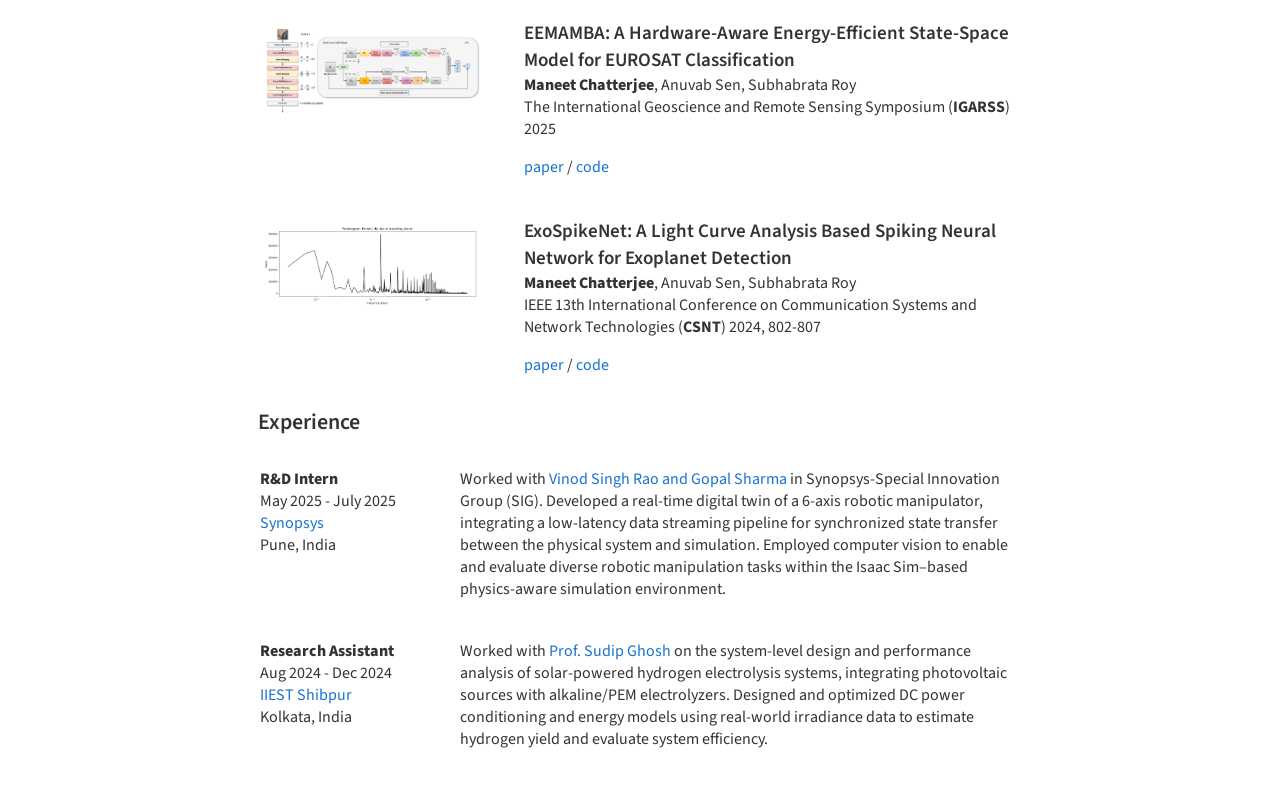
==== commit 41e0ed6b: "Update index.html" ====
--- a/index.html
+++ b/index.html
@@ -258,7 +258,7 @@
   </tr>
   
   <tr>
-		<td width="45%" valign="top" align="center"><a href="#" target="_self"><img src="Images/efficientmamba.png" alt="efficientmamba" width="100%" style="border-radius:1px"></a></td>
+		<td width="33%" valign="top" align="center"><a href="#" target="_self"><img src="Images/efficientmamba.png" alt="efficientmamba" width="100%" style="border-radius:1px"></a></td>
 		<td width="85%" valign="top">
 			<p>
         <a href="#" id="efficientmamba25">
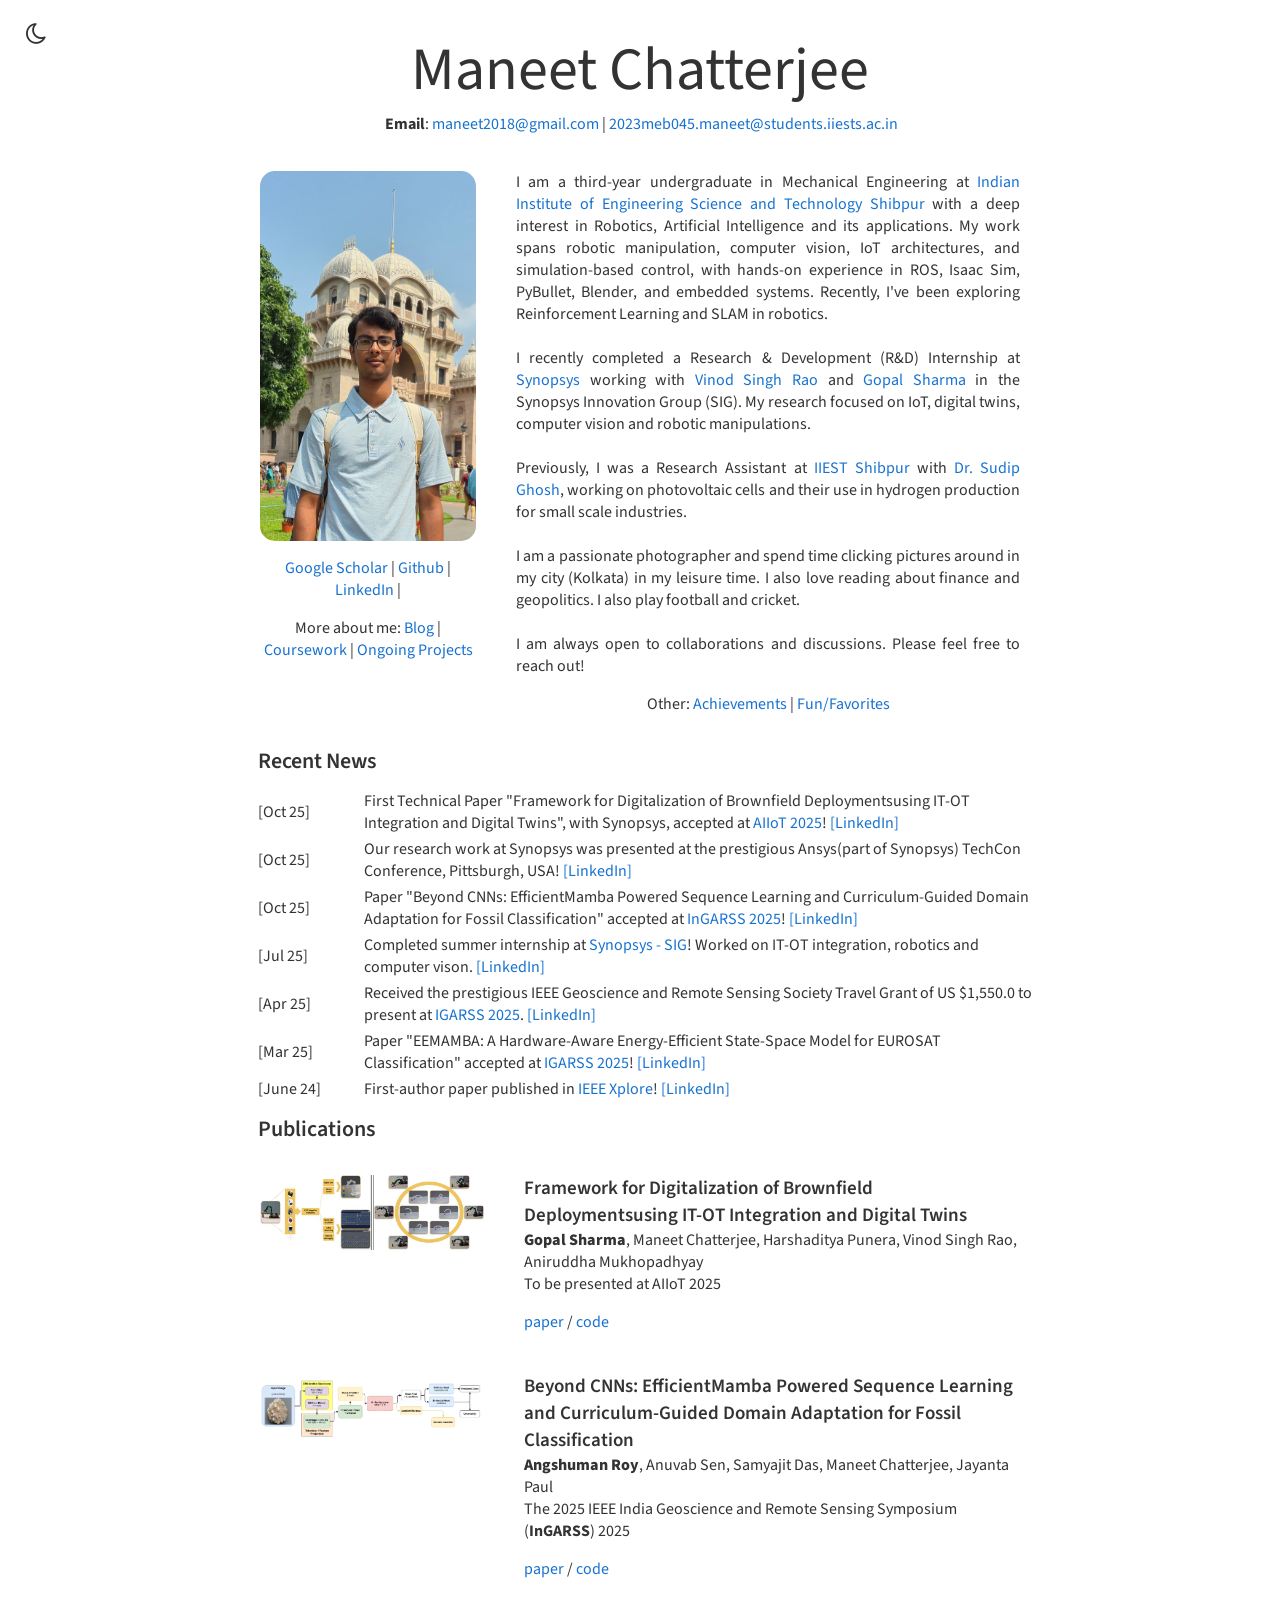
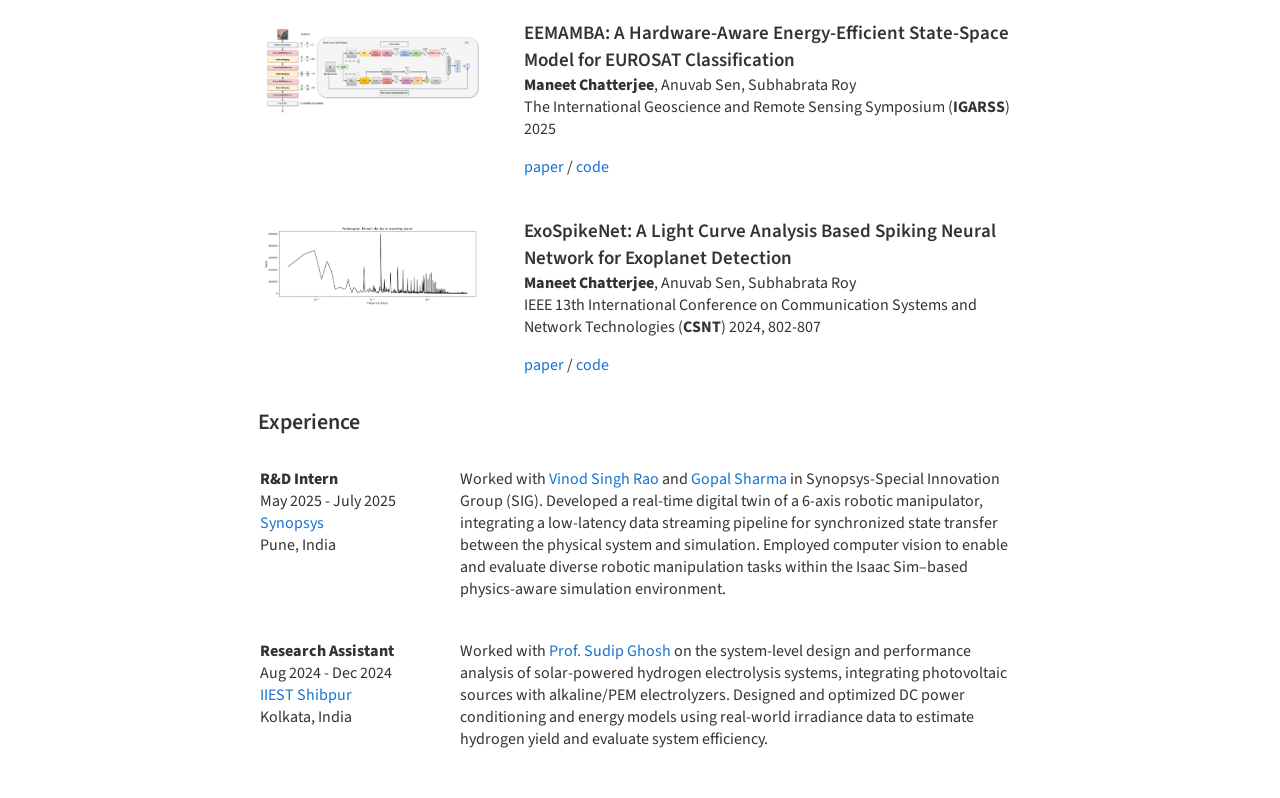
==== commit 06c40c79: "Fix link to Fun/Favorites page in index.html" ====
--- a/index.html
+++ b/index.html
@@ -156,7 +156,7 @@
 			<img src="Images/maneet_profile.jpg" width="100%" style="border-radius:15px"></a>
 			<p align=center>
 				<a href="https://scholar.google.com/citations?user=Z3N1lSMAAAAJ&hl=en" target="_blank">Google Scholar</a> | 
-        <a href="https://github.com/maneet2004" target="_blank">Github</a> |
+        <a href="https://github.com/maneetchatterjee" target="_blank">Github</a> |
         <a href="https://www.linkedin.com/in/maneet-chatterjee-778441190/" target="_blank"> LinkedIn </a> |
         <!-- <br><br>
         <a href="https://topmate.io/vansh_ramani" target="_blank"> Connect 1:1 with me!</a> -->
@@ -184,7 +184,7 @@
       <a href="https://www.iiests.ac.in/IIEST/Faculty/mech-ghoshsudip" target="_blank">Dr. Sudip Ghosh</a>, working on photovoltaic cells and their use in hydrogen production for small scale industries.
      
       <br><br>
-      I am a passionate photographer and spend time clicking pictures around in my city (Kolkata) in my leisure time. I also love reading about finance and geopolitics. Occasionally, I play football and cricket.
+      I am a passionate photographer and spend time clicking pictures around in my city (Kolkata) in my leisure time. I also love reading about finance and geopolitics. I also play football and cricket.
 
       <br><br>
       I am always open to collaborations and discussions. Please feel free to reach out!
@@ -192,7 +192,7 @@
       <p align=center>
         Other:
         <a href="content/achievements.html" target="_blank"> Achievements </a> |
-        <a href="content/fun.html" target="_blank"> Fun/Favorites</a>
+        <a href="content/free.html" target="_blank"> Fun/Favorites</a>
 			</p>
 		</td>
 	</tr>
@@ -284,7 +284,7 @@
           The International Geoscience and Remote Sensing Symposium (<b>IGARSS</b>) 2025<br>
 			</p>
 			<div class="paper" id="EEMAMBA">
-				<a href="" target="_blank">paper</a> 
+				<a href="https://ieeexplore.ieee.org/document/11314046" target="_blank">paper</a> 
         / <a href="https://github.com/maneet2004/EEMAMBA" target="_blank">code</a>
 				<br>
 	    </div>
@@ -323,7 +323,7 @@
       Pune, India
     </td>
 		<td width="75%" valign="top">
-      Worked with <a href="https://www.linkedin.com/in/vinod-singh-rao-b267a928/" target="_blank">Vinod Singh Rao and <a href="https://www.linkedin.com/in/gopal-sharma-3373a1172/" target="_blank">Gopal Sharma</a> in Synopsys-Special Innovation Group (SIG).
+      Worked with <a href="https://www.linkedin.com/in/vinod-singh-rao-b267a928/" target="_blank">Vinod Singh Rao</a> and <a href="https://www.linkedin.com/in/gopal-sharma-3373a1172/" target="_blank">Gopal Sharma</a> in Synopsys-Special Innovation Group (SIG).
       Developed a real-time digital twin of a 6-axis robotic manipulator, integrating a low-latency data streaming pipeline for synchronized state transfer between the physical system and simulation. Employed computer vision to enable and evaluate diverse robotic manipulation tasks within the Isaac Sim–based physics-aware simulation environment.
     </td>
   </tr>
